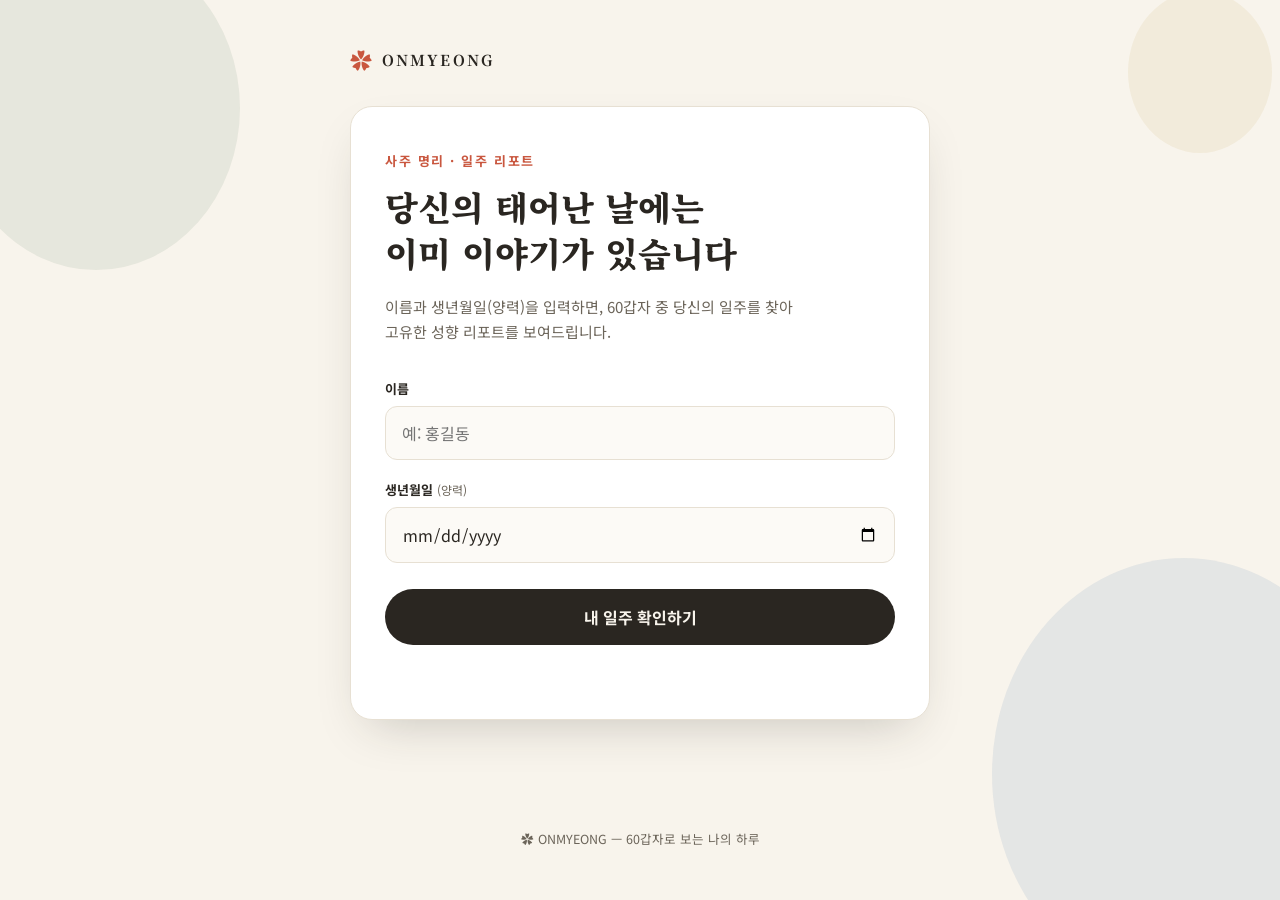
==== index.html @ 7b17604f "Add files via upload" ====
<!DOCTYPE html>
<html lang="ko">
<head>
<meta charset="UTF-8">
<meta name="viewport" content="width=device-width, initial-scale=1.0">
<title>온명 · 나의 일주 리포트</title>
<link rel="preconnect" href="https://fonts.googleapis.com">
<link rel="preconnect" href="https://fonts.gstatic.com" crossorigin>
<link href="https://fonts.googleapis.com/css2?family=Noto+Serif+KR:wght@500;700;900&family=Noto+Sans+KR:wght@400;500;700&display=swap" rel="stylesheet">
<link rel="stylesheet" href="style.css">
</head>
<body>

<div class="bg-deco" aria-hidden="true">
  <svg viewBox="0 0 1600 1000" preserveAspectRatio="none">
    <circle class="deco-c c1" cx="120" cy="120" r="180"/>
    <circle class="deco-c c2" cx="1480" cy="860" r="240"/>
    <circle class="deco-c c3" cx="1500" cy="80" r="90"/>
  </svg>
</div>

<div class="page">

  <header class="brand">
    <span class="brand-mark">&#10047;</span>
    <span class="brand-name">ONMYEONG</span>
  </header>

  <main>

    <!-- 입력 화면 -->
    <section id="intro-section" class="card">
      <p class="eyebrow">사주 명리 · 일주 리포트</p>
      <h1>당신의 태어난 날에는<br>이미 이야기가 있습니다</h1>
      <p class="subtitle">이름과 생년월일(양력)을 입력하면, 60갑자 중 당신의 일주를 찾아<br class="br-desktop">고유한 성향 리포트를 보여드립니다.</p>

      <form id="ilju-form" autocomplete="off">
        <div class="field">
          <label for="name-input">이름</label>
          <input type="text" id="name-input" placeholder="예: 홍길동" required maxlength="20">
        </div>
        <div class="field">
          <label for="birth-input">생년월일 <span class="hint">(양력)</span></label>
          <input type="date" id="birth-input" required min="1920-01-01" max="2035-12-31">
        </div>
        <button type="submit" class="primary-btn">
          <span>내 일주 확인하기</span>
        </button>
        <p class="error-msg" id="error-msg"></p>
      </form>
    </section>

    <!-- 결과 화면 -->
    <section id="result-section" class="card result-card hidden">
      <button type="button" id="reset-btn" class="ghost-btn">&larr; 다시 입력하기</button>

      <div class="result-head">
        <p class="eyebrow" id="result-eyebrow"></p>
        <h2 id="result-title"></h2>
      </div>

      <div class="report-frame">
        <img id="result-image" alt="일주 리포트 이미지">
      </div>

      <p class="result-note">이미지를 길게 누르거나 우클릭하여 저장할 수 있어요.</p>
    </section>

  </main>

  <footer>
    <p>&#10047; ONMYEONG — 60갑자로 보는 나의 하루</p>
  </footer>

</div>

<script src="script.js"></script>
</body>
</html>
---- style.css ----
:root{
  --cream: #F8F4EC;
  --paper: #FFFFFF;
  --ink: #2A2621;
  --ink-soft: #6B6459;
  --line: #E7E0D3;

  --c-wood: #4C7A57;   /* 갑을 - 목 */
  --c-fire: #C9573F;   /* 병정 - 화 */
  --c-earth: #C79A48;  /* 무기 - 토 */
  --c-metal: #7A7568;  /* 경신 - 금 */
  --c-water: #3E6FA6;  /* 임계 - 수 */

  --accent: var(--c-fire);
  --radius: 22px;
  --shadow: 0 20px 50px -20px rgba(42, 38, 33, 0.25);
}

*{ box-sizing: border-box; }

html,body{
  margin:0;
  padding:0;
  background: var(--cream);
  color: var(--ink);
  font-family: 'Noto Sans KR', sans-serif;
  -webkit-font-smoothing: antialiased;
}

.bg-deco{
  position: fixed;
  inset: 0;
  z-index: 0;
  overflow: hidden;
  pointer-events: none;
}
.bg-deco svg{ width:100%; height:100%; }
.deco-c{ opacity: 0.10; }
.c1{ fill: var(--c-wood); }
.c2{ fill: var(--c-water); }
.c3{ fill: var(--c-earth); }

.page{
  position: relative;
  z-index: 1;
  max-width: 620px;
  margin: 0 auto;
  padding: 48px 20px 40px;
  min-height: 100vh;
  display: flex;
  flex-direction: column;
}

.brand{
  display:flex;
  align-items:center;
  gap:10px;
  margin-bottom: 36px;
}
.brand-mark{
  color: var(--accent);
  font-size: 22px;
  line-height:1;
}
.brand-name{
  font-family: 'Noto Serif KR', serif;
  font-weight: 700;
  letter-spacing: 0.14em;
  font-size: 15px;
  color: var(--ink);
}

main{ flex:1; }

.card{
  background: var(--paper);
  border-radius: var(--radius);
  box-shadow: var(--shadow);
  padding: 44px 34px;
  border: 1px solid var(--line);
}

.eyebrow{
  font-size: 13px;
  font-weight: 700;
  letter-spacing: 0.12em;
  color: var(--accent);
  margin: 0 0 14px;
  text-transform: none;
}

h1{
  font-family: 'Noto Serif KR', serif;
  font-weight: 900;
  font-size: clamp(26px, 5vw, 34px);
  line-height: 1.35;
  margin: 0 0 18px;
  color: var(--ink);
}

.subtitle{
  color: var(--ink-soft);
  font-size: 15px;
  line-height: 1.7;
  margin: 0 0 34px;
}

form{ display:flex; flex-direction: column; gap: 20px; }

.field{ display:flex; flex-direction: column; gap: 8px; }

.field label{
  font-size: 13px;
  font-weight: 700;
  color: var(--ink);
}
.field .hint{
  font-weight: 400;
  color: var(--ink-soft);
  font-size: 12px;
}

input[type="text"], input[type="date"]{
  font-family: inherit;
  font-size: 16px;
  padding: 14px 16px;
  border-radius: 12px;
  border: 1.5px solid var(--line);
  background: #FCFAF6;
  color: var(--ink);
  outline: none;
  transition: border-color .15s ease, box-shadow .15s ease;
  width: 100%;
}
input[type="text"]:focus, input[type="date"]:focus{
  border-color: var(--accent);
  box-shadow: 0 0 0 4px rgba(201,87,63,0.12);
}

.primary-btn{
  margin-top: 6px;
  border: none;
  cursor: pointer;
  background: var(--ink);
  color: var(--cream);
  font-family: inherit;
  font-size: 16px;
  font-weight: 700;
  padding: 16px 20px;
  border-radius: 999px;
  transition: transform .15s ease, background .15s ease;
}
.primary-btn:hover{ background: var(--accent); }
.primary-btn:active{ transform: scale(0.98); }

.error-msg{
  color: var(--c-fire);
  font-size: 13px;
  margin: -6px 0 0;
  min-height: 16px;
}

.ghost-btn{
  border: none;
  background: none;
  cursor: pointer;
  color: var(--ink-soft);
  font-family: inherit;
  font-size: 14px;
  padding: 0;
  margin-bottom: 26px;
  transition: color .15s ease;
}
.ghost-btn:hover{ color: var(--ink); }

.result-head{ margin-bottom: 24px; }

#result-title{
  font-family: 'Noto Serif KR', serif;
  font-weight: 900;
  font-size: 26px;
  margin: 0;
  color: var(--ink);
}

.report-frame{
  border-radius: 16px;
  overflow: hidden;
  border: 1px solid var(--line);
  box-shadow: 0 10px 30px -14px rgba(42,38,33,0.3);
}
.report-frame img{
  display:block;
  width: 100%;
  height: auto;
}

.result-note{
  text-align:center;
  color: var(--ink-soft);
  font-size: 12.5px;
  margin: 16px 0 0;
}

footer{
  text-align:center;
  color: var(--ink-soft);
  font-size: 12.5px;
  margin-top: 44px;
}

.hidden{ display:none !important; }

@media (max-width: 480px){
  .card{ padding: 32px 22px; }
  .br-desktop{ display:none; }
}
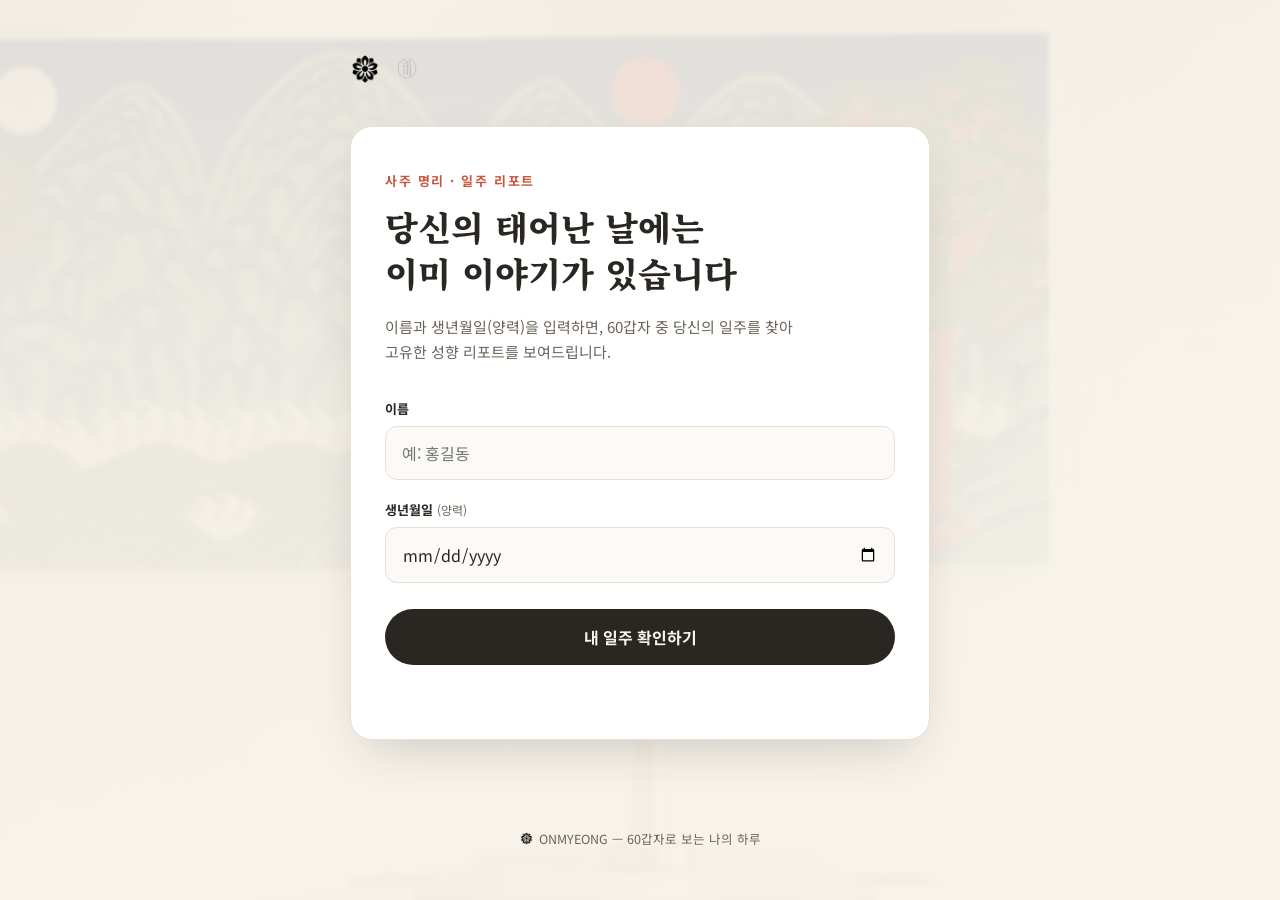
==== commit 51fba039: "Add files via upload" ====
--- a/index.html
+++ b/index.html
@@ -11,19 +11,14 @@
 </head>
 <body>
 
-<div class="bg-deco" aria-hidden="true">
-  <svg viewBox="0 0 1600 1000" preserveAspectRatio="none">
-    <circle class="deco-c c1" cx="120" cy="120" r="180"/>
-    <circle class="deco-c c2" cx="1480" cy="860" r="240"/>
-    <circle class="deco-c c3" cx="1500" cy="80" r="90"/>
-  </svg>
-</div>
+<div class="bg-photo" aria-hidden="true"></div>
+<div class="bg-overlay" aria-hidden="true"></div>
 
 <div class="page">
 
   <header class="brand">
-    <span class="brand-mark">&#10047;</span>
-    <span class="brand-name">ONMYEONG</span>
+    <img src="icon.png" alt="" class="brand-mark">
+    <img src="wordmark.png" alt="ONMYEONG 온명" class="brand-wordmark">
   </header>
 
   <main>
@@ -69,7 +64,7 @@
   </main>
 
   <footer>
-    <p>&#10047; ONMYEONG — 60갑자로 보는 나의 하루</p>
+    <p><img src="icon.png" alt="" class="footer-mark"> ONMYEONG — 60갑자로 보는 나의 하루</p>
   </footer>
 
 </div>
--- a/style.css
+++ b/style.css
@@ -27,18 +27,27 @@
   -webkit-font-smoothing: antialiased;
 }
 
-.bg-deco{
+.bg-photo{
   position: fixed;
   inset: 0;
   z-index: 0;
-  overflow: hidden;
-  pointer-events: none;
-}
-.bg-deco svg{ width:100%; height:100%; }
-.deco-c{ opacity: 0.10; }
-.c1{ fill: var(--c-wood); }
-.c2{ fill: var(--c-water); }
-.c3{ fill: var(--c-earth); }
+  background-image: url('bg.jpg');
+  background-size: cover;
+  background-position: center 30%;
+  filter: blur(1.5px) saturate(0.95) brightness(0.98);
+  transform: scale(1.03);
+}
+.bg-overlay{
+  position: fixed;
+  inset: 0;
+  z-index: 0;
+  background: linear-gradient(
+    180deg,
+    rgba(248,244,236,0.90) 0%,
+    rgba(248,244,236,0.94) 40%,
+    rgba(248,244,236,0.97) 100%
+  );
+}
 
 .page{
   position: relative;
@@ -52,22 +61,22 @@
 }
 
 .brand{
+  position: relative;
+  z-index: 1;
   display:flex;
   align-items:center;
   gap:10px;
   margin-bottom: 36px;
 }
 .brand-mark{
-  color: var(--accent);
-  font-size: 22px;
-  line-height:1;
-}
-.brand-name{
-  font-family: 'Noto Serif KR', serif;
-  font-weight: 700;
-  letter-spacing: 0.14em;
-  font-size: 15px;
-  color: var(--ink);
+  height: 30px;
+  width: auto;
+  display: block;
+}
+.brand-wordmark{
+  height: 42px;
+  width: auto;
+  display: block;
 }
 
 main{ flex:1; }
@@ -203,10 +212,18 @@
 }
 
 footer{
+  position: relative;
+  z-index: 1;
   text-align:center;
   color: var(--ink-soft);
   font-size: 12.5px;
   margin-top: 44px;
+}
+.footer-mark{
+  height: 13px;
+  width: auto;
+  vertical-align: -1px;
+  margin-right: 2px;
 }
 
 .hidden{ display:none !important; }
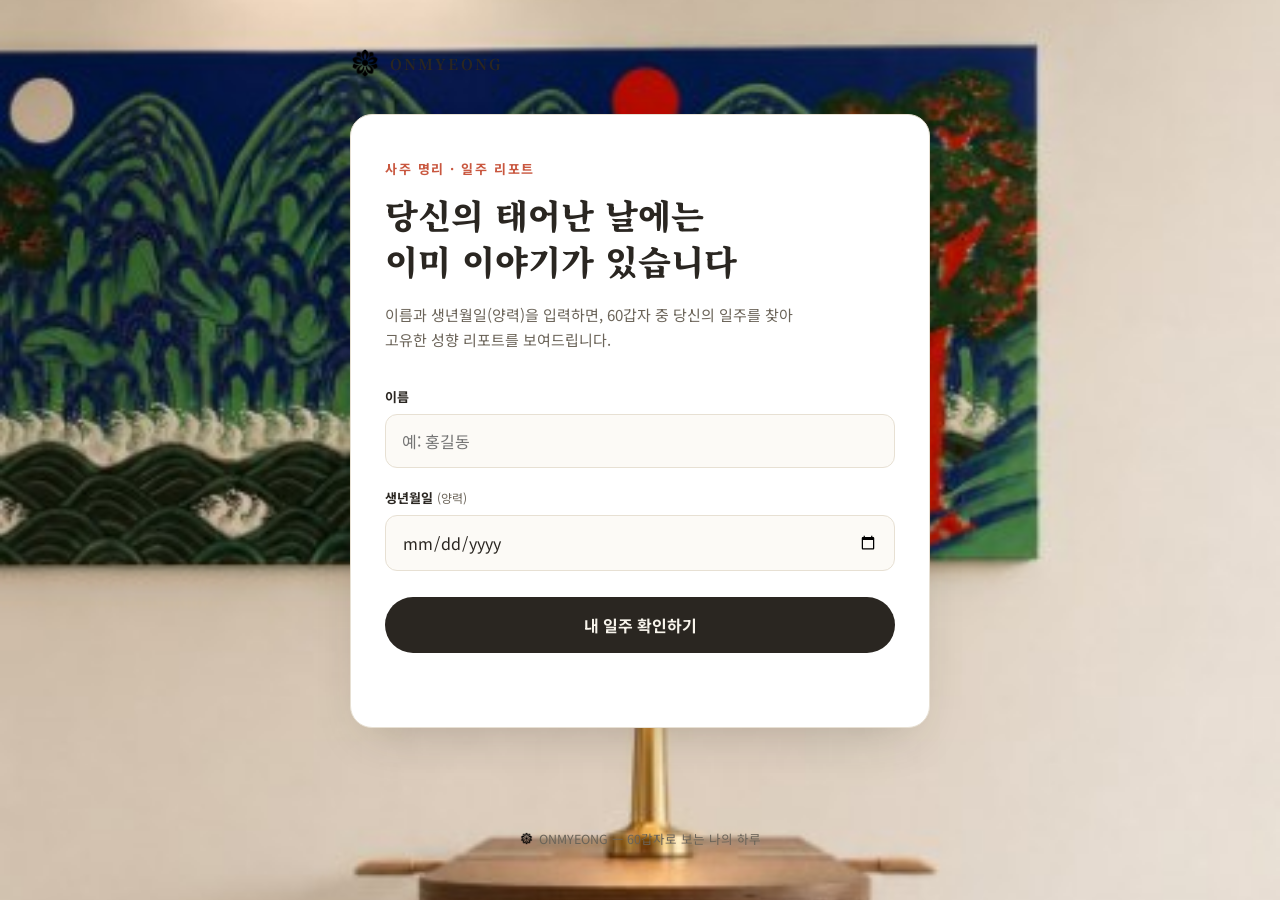
==== commit 43efa3fc: "Add files via upload" ====
--- a/index.html
+++ b/index.html
@@ -12,13 +12,12 @@
 <body>
 
 <div class="bg-photo" aria-hidden="true"></div>
-<div class="bg-overlay" aria-hidden="true"></div>
 
 <div class="page">
 
   <header class="brand">
     <img src="icon.png" alt="" class="brand-mark">
-    <img src="wordmark.png" alt="ONMYEONG 온명" class="brand-wordmark">
+    <span class="brand-name">ONMYEONG</span>
   </header>
 
   <main>
--- a/style.css
+++ b/style.css
@@ -34,19 +34,6 @@
   background-image: url('bg.jpg');
   background-size: cover;
   background-position: center 30%;
-  filter: blur(1.5px) saturate(0.95) brightness(0.98);
-  transform: scale(1.03);
-}
-.bg-overlay{
-  position: fixed;
-  inset: 0;
-  z-index: 0;
-  background: linear-gradient(
-    180deg,
-    rgba(248,244,236,0.90) 0%,
-    rgba(248,244,236,0.94) 40%,
-    rgba(248,244,236,0.97) 100%
-  );
 }
 
 .page{
@@ -73,10 +60,12 @@
   width: auto;
   display: block;
 }
-.brand-wordmark{
-  height: 42px;
-  width: auto;
-  display: block;
+.brand-name{
+  font-family: 'Noto Serif KR', serif;
+  font-weight: 700;
+  letter-spacing: 0.14em;
+  font-size: 15px;
+  color: var(--ink);
 }
 
 main{ flex:1; }
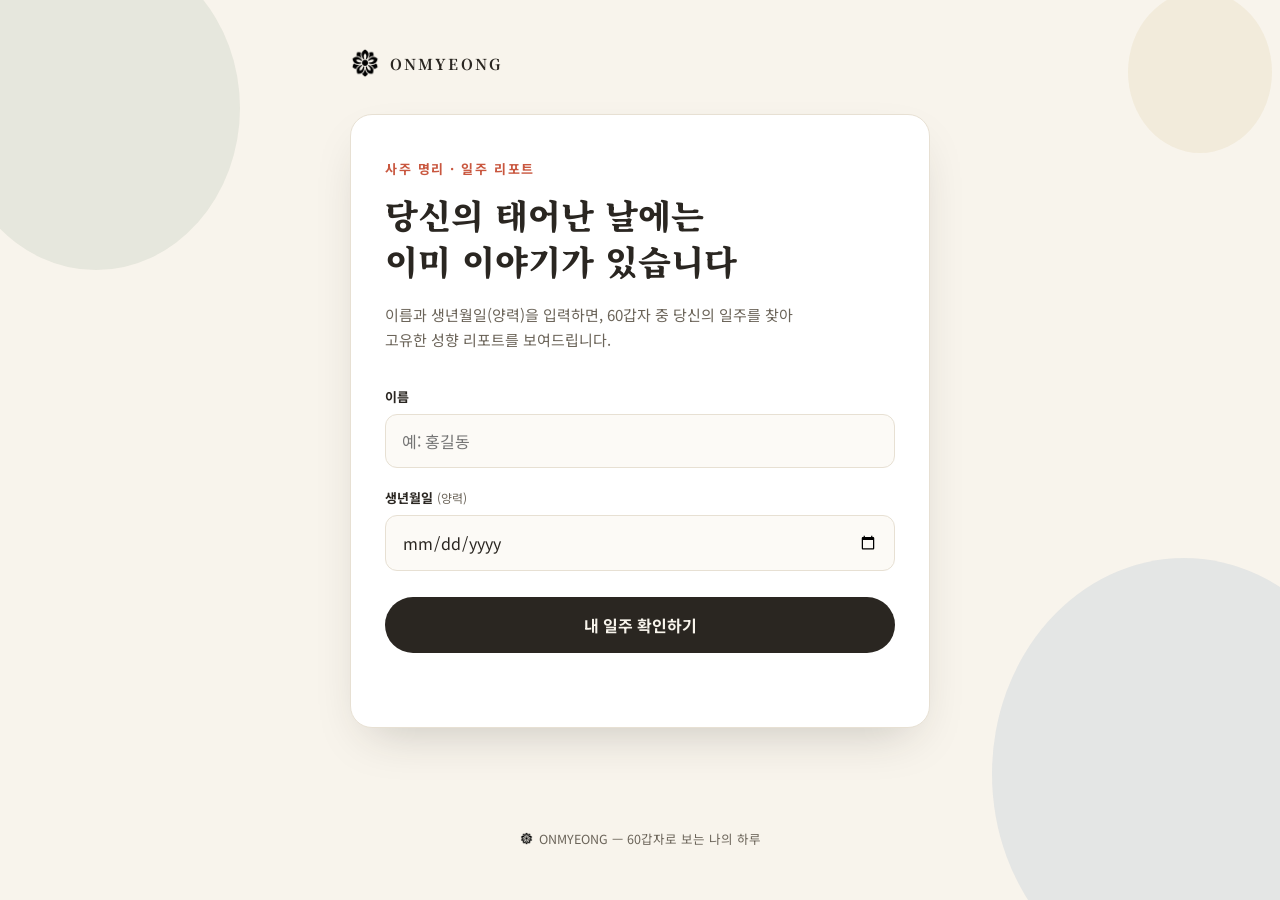
==== commit 0392285a: "Add files via upload" ====
--- a/index.html
+++ b/index.html
@@ -11,7 +11,13 @@
 </head>
 <body>
 
-<div class="bg-photo" aria-hidden="true"></div>
+<div class="bg-deco" aria-hidden="true">
+  <svg viewBox="0 0 1600 1000" preserveAspectRatio="none">
+    <circle class="deco-c c1" cx="120" cy="120" r="180"/>
+    <circle class="deco-c c2" cx="1480" cy="860" r="240"/>
+    <circle class="deco-c c3" cx="1500" cy="80" r="90"/>
+  </svg>
+</div>
 
 <div class="page">
 
@@ -58,6 +64,16 @@
       </div>
 
       <p class="result-note">이미지를 길게 누르거나 우클릭하여 저장할 수 있어요.</p>
+
+      <a class="reserve-btn"
+         href="https://map.naver.com/p/search/%EC%98%A8%EB%AA%85/place/2033971599?c=17.81,0,0,0,dh&amp;placePath=%2Fhome%3Fbk_query%3D%EC%98%A8%EB%AA%85%26entry%3Dbmp%26from%3Dmap%26fromPanelNum%3D2%26timestamp%3D202607092041%26locale%3Dko%26svcName%3Dmap_pcv5%26searchText%3D%EC%98%A8%EB%AA%85"
+         target="_blank" rel="noopener noreferrer">
+        <svg viewBox="0 0 24 24" width="18" height="18" fill="none" stroke="currentColor" stroke-width="1.8" stroke-linecap="round" stroke-linejoin="round">
+          <path d="M12 21s-7-6.1-7-11.2A7 7 0 0 1 19 9.8C19 14.9 12 21 12 21z"/>
+          <circle cx="12" cy="9.5" r="2.4"/>
+        </svg>
+        <span>온명(홍대) 예약하러 가기</span>
+      </a>
     </section>
 
   </main>
--- a/style.css
+++ b/style.css
@@ -27,14 +27,18 @@
   -webkit-font-smoothing: antialiased;
 }
 
-.bg-photo{
+.bg-deco{
   position: fixed;
   inset: 0;
   z-index: 0;
-  background-image: url('bg.jpg');
-  background-size: cover;
-  background-position: center 30%;
-}
+  overflow: hidden;
+  pointer-events: none;
+}
+.bg-deco svg{ width:100%; height:100%; }
+.deco-c{ opacity: 0.10; }
+.c1{ fill: var(--c-wood); }
+.c2{ fill: var(--c-water); }
+.c3{ fill: var(--c-earth); }
 
 .page{
   position: relative;
@@ -200,6 +204,25 @@
   margin: 16px 0 0;
 }
 
+.reserve-btn{
+  display: flex;
+  align-items: center;
+  justify-content: center;
+  gap: 8px;
+  margin: 22px 0 0;
+  padding: 15px 20px;
+  border-radius: 999px;
+  background: var(--ink);
+  color: var(--cream);
+  text-decoration: none;
+  font-size: 15px;
+  font-weight: 700;
+  transition: background .15s ease, transform .15s ease;
+}
+.reserve-btn:hover{ background: var(--accent); }
+.reserve-btn:active{ transform: scale(0.98); }
+.reserve-btn svg{ flex-shrink: 0; }
+
 footer{
   position: relative;
   z-index: 1;
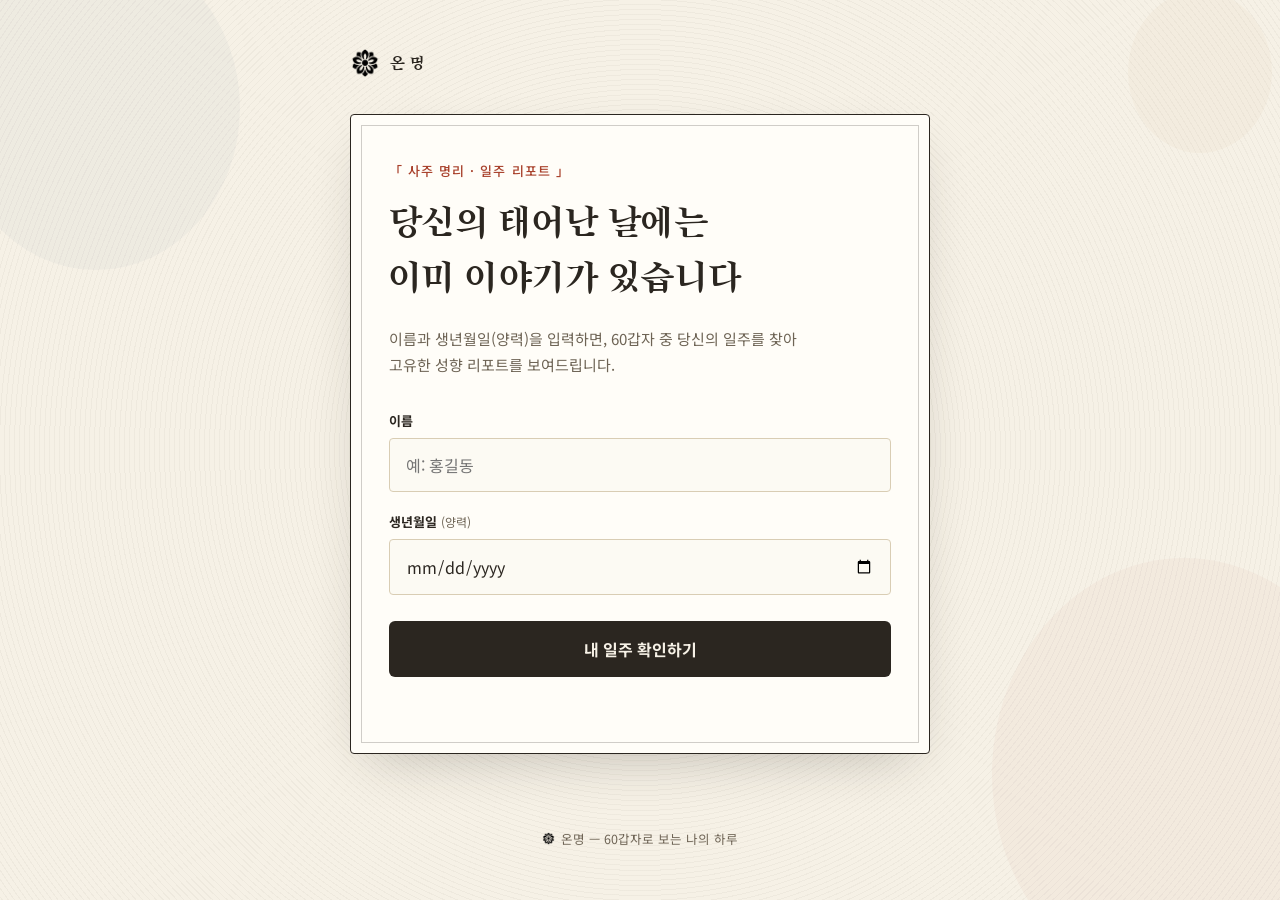
==== commit c36a4ca8: "Add files via upload" ====
--- a/index.html
+++ b/index.html
@@ -6,7 +6,7 @@
 <title>온명 · 나의 일주 리포트</title>
 <link rel="preconnect" href="https://fonts.googleapis.com">
 <link rel="preconnect" href="https://fonts.gstatic.com" crossorigin>
-<link href="https://fonts.googleapis.com/css2?family=Noto+Serif+KR:wght@500;700;900&family=Noto+Sans+KR:wght@400;500;700&display=swap" rel="stylesheet">
+<link href="https://fonts.googleapis.com/css2?family=Song+Myung&family=Noto+Serif+KR:wght@500;700;900&family=Noto+Sans+KR:wght@400;500;700&display=swap" rel="stylesheet">
 <link rel="stylesheet" href="style.css">
 </head>
 <body>
@@ -23,14 +23,14 @@
 
   <header class="brand">
     <img src="icon.png" alt="" class="brand-mark">
-    <span class="brand-name">ONMYEONG</span>
+    <span class="brand-name">온명</span>
   </header>
 
   <main>
 
     <!-- 입력 화면 -->
     <section id="intro-section" class="card">
-      <p class="eyebrow">사주 명리 · 일주 리포트</p>
+      <p class="eyebrow">「 사주 명리 · 일주 리포트 」</p>
       <h1>당신의 태어난 날에는<br>이미 이야기가 있습니다</h1>
       <p class="subtitle">이름과 생년월일(양력)을 입력하면, 60갑자 중 당신의 일주를 찾아<br class="br-desktop">고유한 성향 리포트를 보여드립니다.</p>
 
@@ -74,12 +74,21 @@
         </svg>
         <span>온명(홍대) 예약하러 가기</span>
       </a>
+
+      <a class="social-btn" href="https://www.instagram.com/onmyeong_studio/" target="_blank" rel="noopener noreferrer" aria-label="온명 스튜디오 인스타그램">
+        <svg viewBox="0 0 24 24" width="20" height="20" fill="none" stroke="currentColor" stroke-width="1.7" stroke-linecap="round" stroke-linejoin="round">
+          <rect x="3" y="3" width="18" height="18" rx="5"/>
+          <circle cx="12" cy="12" r="4"/>
+          <circle cx="17.2" cy="6.8" r="1"/>
+        </svg>
+        <span>@onmyeong_studio</span>
+      </a>
     </section>
 
   </main>
 
   <footer>
-    <p><img src="icon.png" alt="" class="footer-mark"> ONMYEONG — 60갑자로 보는 나의 하루</p>
+    <p><img src="icon.png" alt="" class="footer-mark"> 온명 — 60갑자로 보는 나의 하루</p>
   </footer>
 
 </div>
--- a/style.css
+++ b/style.css
@@ -1,19 +1,19 @@
 :root{
-  --cream: #F8F4EC;
-  --paper: #FFFFFF;
-  --ink: #2A2621;
-  --ink-soft: #6B6459;
-  --line: #E7E0D3;
+  --cream: #F6F1E6;
+  --paper: #FFFDF8;
+  --ink: #2B2620;
+  --ink-soft: #6E6455;
+  --line: #D9CDB4;
 
   --c-wood: #4C7A57;   /* 갑을 - 목 */
-  --c-fire: #C9573F;   /* 병정 - 화 */
-  --c-earth: #C79A48;  /* 무기 - 토 */
+  --c-fire: #A8402B;   /* 병정 - 화 (단청 주홍) */
+  --c-earth: #B8863C;  /* 무기 - 토 */
   --c-metal: #7A7568;  /* 경신 - 금 */
-  --c-water: #3E6FA6;  /* 임계 - 수 */
+  --c-water: #2F5C7A;  /* 임계 - 수 (단청 청) */
 
   --accent: var(--c-fire);
-  --radius: 22px;
-  --shadow: 0 20px 50px -20px rgba(42, 38, 33, 0.25);
+  --radius: 4px;
+  --shadow: 0 20px 50px -20px rgba(42, 38, 33, 0.28);
 }
 
 *{ box-sizing: border-box; }
@@ -33,11 +33,13 @@
   z-index: 0;
   overflow: hidden;
   pointer-events: none;
-}
-.bg-deco svg{ width:100%; height:100%; }
-.deco-c{ opacity: 0.10; }
-.c1{ fill: var(--c-wood); }
-.c2{ fill: var(--c-water); }
+  background-image:
+    repeating-radial-gradient(circle at center, rgba(43,38,32,0.035) 0, rgba(43,38,32,0.035) 1px, transparent 1px, transparent 5px);
+}
+.bg-deco svg{ width:100%; height:100%; opacity: 0.5; }
+.deco-c{ opacity: 0.07; }
+.c1{ fill: var(--c-water); }
+.c2{ fill: var(--c-fire); }
 .c3{ fill: var(--c-earth); }
 
 .page{
@@ -65,38 +67,47 @@
   display: block;
 }
 .brand-name{
-  font-family: 'Noto Serif KR', serif;
-  font-weight: 700;
-  letter-spacing: 0.14em;
-  font-size: 15px;
+  font-family: 'Song Myung', 'Noto Serif KR', serif;
+  font-weight: 400;
+  letter-spacing: 0.28em;
+  font-size: 17px;
   color: var(--ink);
 }
 
 main{ flex:1; }
 
 .card{
+  position: relative;
   background: var(--paper);
   border-radius: var(--radius);
   box-shadow: var(--shadow);
-  padding: 44px 34px;
-  border: 1px solid var(--line);
+  padding: 46px 38px;
+  border: 1px solid var(--ink);
+}
+.card::before{
+  content: '';
+  position: absolute;
+  inset: 10px;
+  border: 1px solid rgba(43,38,32,0.22);
+  pointer-events: none;
 }
 
 .eyebrow{
   font-size: 13px;
-  font-weight: 700;
-  letter-spacing: 0.12em;
+  font-weight: 500;
+  letter-spacing: 0.08em;
   color: var(--accent);
-  margin: 0 0 14px;
+  margin: 0 0 16px;
   text-transform: none;
 }
 
 h1{
-  font-family: 'Noto Serif KR', serif;
-  font-weight: 900;
-  font-size: clamp(26px, 5vw, 34px);
-  line-height: 1.35;
-  margin: 0 0 18px;
+  font-family: 'Song Myung', 'Noto Serif KR', serif;
+  font-weight: 400;
+  font-size: clamp(28px, 5.5vw, 38px);
+  line-height: 1.45;
+  letter-spacing: 0.01em;
+  margin: 0 0 20px;
   color: var(--ink);
 }
 
@@ -126,9 +137,9 @@
   font-family: inherit;
   font-size: 16px;
   padding: 14px 16px;
-  border-radius: 12px;
+  border-radius: 4px;
   border: 1.5px solid var(--line);
-  background: #FCFAF6;
+  background: #FCFAF3;
   color: var(--ink);
   outline: none;
   transition: border-color .15s ease, box-shadow .15s ease;
@@ -136,7 +147,7 @@
 }
 input[type="text"]:focus, input[type="date"]:focus{
   border-color: var(--accent);
-  box-shadow: 0 0 0 4px rgba(201,87,63,0.12);
+  box-shadow: 0 0 0 4px rgba(168,64,43,0.12);
 }
 
 .primary-btn{
@@ -149,7 +160,7 @@
   font-size: 16px;
   font-weight: 700;
   padding: 16px 20px;
-  border-radius: 999px;
+  border-radius: 6px;
   transition: transform .15s ease, background .15s ease;
 }
 .primary-btn:hover{ background: var(--accent); }
@@ -178,17 +189,17 @@
 .result-head{ margin-bottom: 24px; }
 
 #result-title{
-  font-family: 'Noto Serif KR', serif;
-  font-weight: 900;
-  font-size: 26px;
+  font-family: 'Song Myung', 'Noto Serif KR', serif;
+  font-weight: 400;
+  font-size: 30px;
   margin: 0;
   color: var(--ink);
 }
 
 .report-frame{
-  border-radius: 16px;
+  border-radius: 4px;
   overflow: hidden;
-  border: 1px solid var(--line);
+  border: 1px solid var(--ink);
   box-shadow: 0 10px 30px -14px rgba(42,38,33,0.3);
 }
 .report-frame img{
@@ -211,7 +222,7 @@
   gap: 8px;
   margin: 22px 0 0;
   padding: 15px 20px;
-  border-radius: 999px;
+  border-radius: 6px;
   background: var(--ink);
   color: var(--cream);
   text-decoration: none;
@@ -223,6 +234,25 @@
 .reserve-btn:active{ transform: scale(0.98); }
 .reserve-btn svg{ flex-shrink: 0; }
 
+.social-btn{
+  display: flex;
+  align-items: center;
+  justify-content: center;
+  gap: 8px;
+  margin: 12px 0 0;
+  padding: 13px 20px;
+  border-radius: 6px;
+  background: transparent;
+  border: 1.5px solid var(--line);
+  color: var(--ink-soft);
+  text-decoration: none;
+  font-size: 14px;
+  font-weight: 600;
+  transition: border-color .15s ease, color .15s ease;
+}
+.social-btn:hover{ border-color: var(--accent); color: var(--accent); }
+.social-btn svg{ flex-shrink: 0; }
+
 footer{
   position: relative;
   z-index: 1;
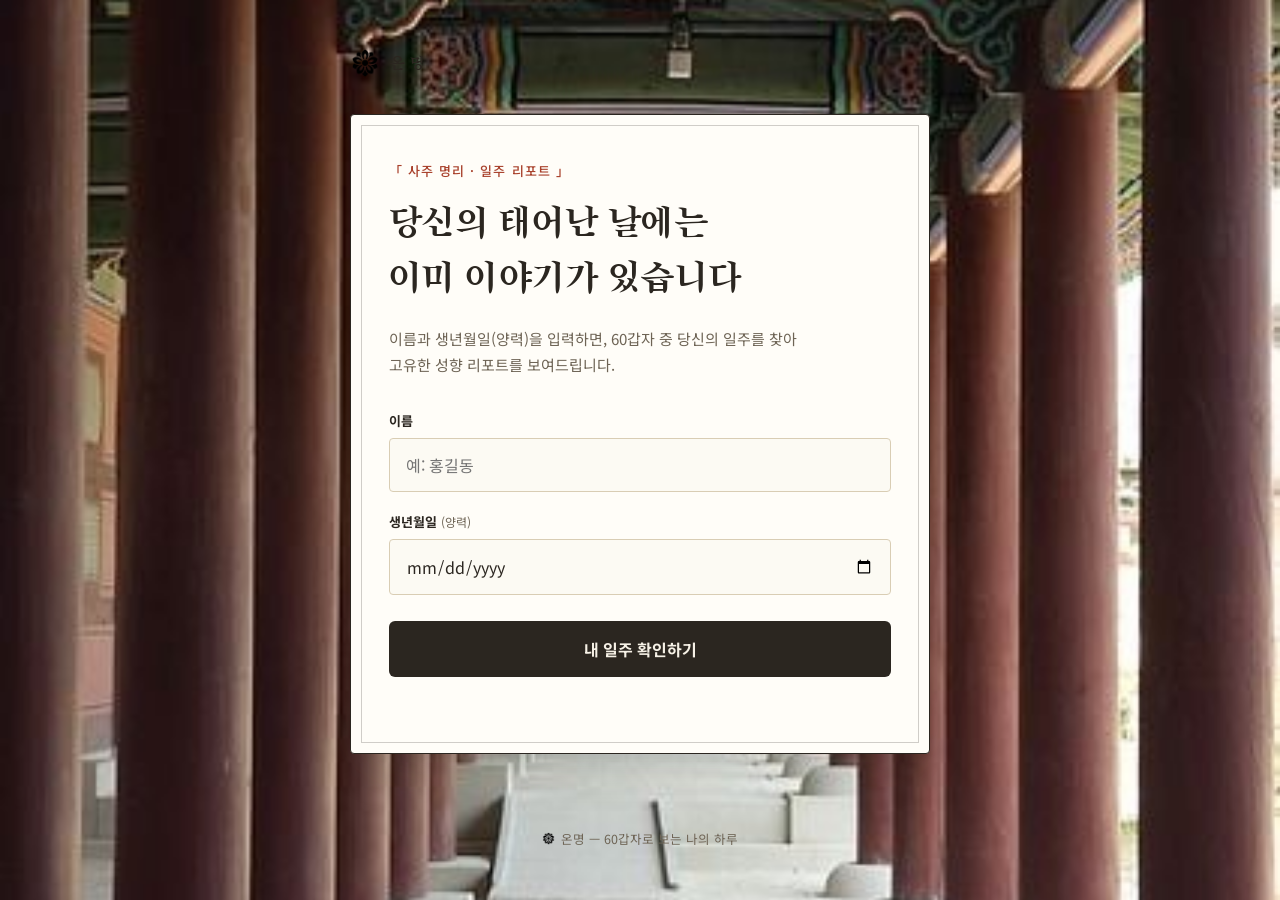
==== commit 7fd7394a: "Add files via upload" ====
--- a/index.html
+++ b/index.html
@@ -11,13 +11,7 @@
 </head>
 <body>
 
-<div class="bg-deco" aria-hidden="true">
-  <svg viewBox="0 0 1600 1000" preserveAspectRatio="none">
-    <circle class="deco-c c1" cx="120" cy="120" r="180"/>
-    <circle class="deco-c c2" cx="1480" cy="860" r="240"/>
-    <circle class="deco-c c3" cx="1500" cy="80" r="90"/>
-  </svg>
-</div>
+<div class="bg-photo" aria-hidden="true"></div>
 
 <div class="page">
 
--- a/style.css
+++ b/style.css
@@ -27,20 +27,15 @@
   -webkit-font-smoothing: antialiased;
 }
 
-.bg-deco{
+.bg-photo{
   position: fixed;
   inset: 0;
   z-index: 0;
-  overflow: hidden;
-  pointer-events: none;
-  background-image:
-    repeating-radial-gradient(circle at center, rgba(43,38,32,0.035) 0, rgba(43,38,32,0.035) 1px, transparent 1px, transparent 5px);
-}
-.bg-deco svg{ width:100%; height:100%; opacity: 0.5; }
-.deco-c{ opacity: 0.07; }
-.c1{ fill: var(--c-water); }
-.c2{ fill: var(--c-fire); }
-.c3{ fill: var(--c-earth); }
+  background-image: url('bg.jpg');
+  background-size: cover;
+  background-position: center;
+  background-repeat: no-repeat;
+}
 
 .page{
   position: relative;
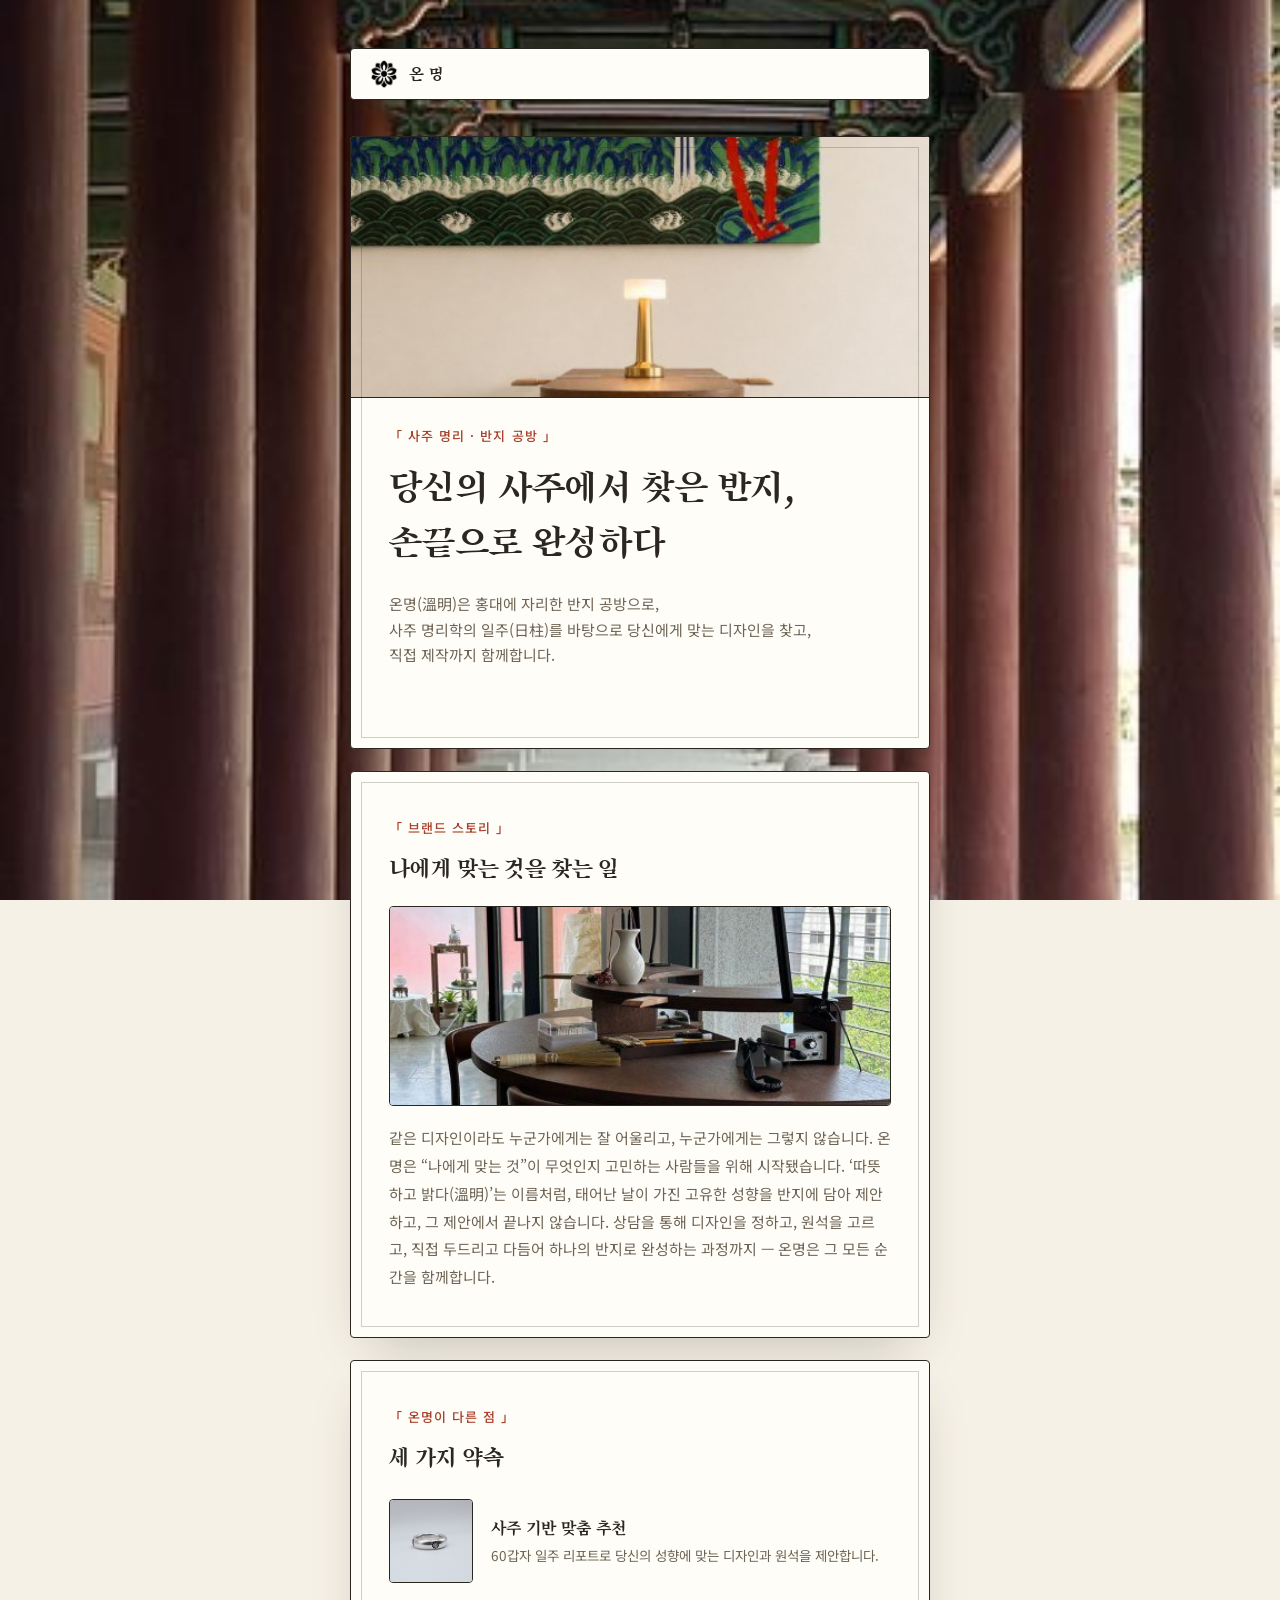
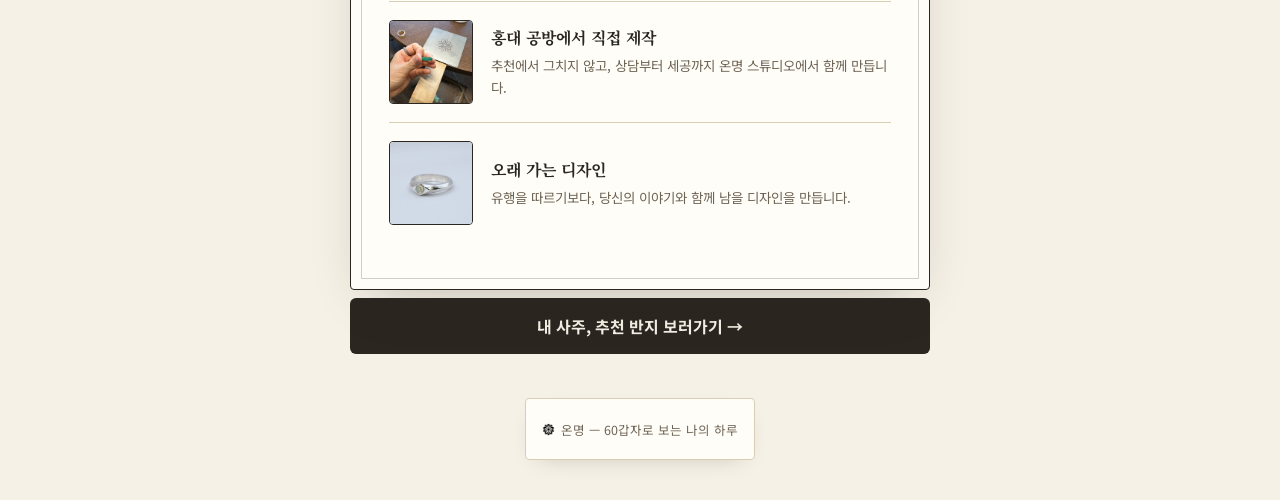
==== commit db5ccf77: "Add files via upload" ====
--- a/index.html
+++ b/index.html
@@ -3,7 +3,7 @@
 <head>
 <meta charset="UTF-8">
 <meta name="viewport" content="width=device-width, initial-scale=1.0">
-<title>온명 · 나의 일주 리포트</title>
+<title>온명 · 사주로 찾는 나의 반지</title>
 <link rel="preconnect" href="https://fonts.googleapis.com">
 <link rel="preconnect" href="https://fonts.gstatic.com" crossorigin>
 <link href="https://fonts.googleapis.com/css2?family=Song+Myung&family=Noto+Serif+KR:wght@500;700;900&family=Noto+Sans+KR:wght@400;500;700&display=swap" rel="stylesheet">
@@ -16,68 +16,73 @@
 <div class="page">
 
   <header class="brand">
-    <img src="icon.png" alt="" class="brand-mark">
-    <span class="brand-name">온명</span>
+    <a href="index.html" class="brand-link">
+      <img src="icon.png" alt="" class="brand-mark">
+      <span class="brand-name">온명</span>
+    </a>
   </header>
 
   <main>
 
-    <!-- 입력 화면 -->
-    <section id="intro-section" class="card">
-      <p class="eyebrow">「 사주 명리 · 일주 리포트 」</p>
-      <h1>당신의 태어난 날에는<br>이미 이야기가 있습니다</h1>
-      <p class="subtitle">이름과 생년월일(양력)을 입력하면, 60갑자 중 당신의 일주를 찾아<br class="br-desktop">고유한 성향 리포트를 보여드립니다.</p>
-
-      <form id="ilju-form" autocomplete="off">
-        <div class="field">
-          <label for="name-input">이름</label>
-          <input type="text" id="name-input" placeholder="예: 홍길동" required maxlength="20">
-        </div>
-        <div class="field">
-          <label for="birth-input">생년월일 <span class="hint">(양력)</span></label>
-          <input type="date" id="birth-input" required min="1920-01-01" max="2035-12-31">
-        </div>
-        <button type="submit" class="primary-btn">
-          <span>내 일주 확인하기</span>
-        </button>
-        <p class="error-msg" id="error-msg"></p>
-      </form>
+    <!-- 히어로 -->
+    <section class="card hero-card">
+      <div class="hero-photo">
+        <img src="assets/interior-painting.jpg" alt="온명 스튜디오 내부">
+      </div>
+      <p class="eyebrow">「 사주 명리 · 반지 공방 」</p>
+      <h1>당신의 사주에서 찾은 반지,<br>손끝으로 완성하다</h1>
+      <p class="subtitle">온명(溫明)은 홍대에 자리한 반지 공방으로,<br class="br-desktop">사주 명리학의 일주(日柱)를 바탕으로 당신에게 맞는 디자인을 찾고,<br class="br-desktop">직접 제작까지 함께합니다.</p>
     </section>
 
-    <!-- 결과 화면 -->
-    <section id="result-section" class="card result-card hidden">
-      <button type="button" id="reset-btn" class="ghost-btn">&larr; 다시 입력하기</button>
+    <!-- 브랜드 스토리 -->
+    <section class="card story-card">
+      <p class="eyebrow">「 브랜드 스토리 」</p>
+      <h2>나에게 맞는 것을 찾는 일</h2>
+      <div class="story-flex">
+        <img src="assets/desk-workspace.jpg" alt="온명 작업 공간" class="story-photo">
+        <p class="story-text">
+          같은 디자인이라도 누군가에게는 잘 어울리고, 누군가에게는 그렇지 않습니다.
+          온명은 &ldquo;나에게 맞는 것&rdquo;이 무엇인지 고민하는 사람들을 위해 시작됐습니다.
+          &lsquo;따뜻하고 밝다(溫明)&rsquo;는 이름처럼, 태어난 날이 가진 고유한 성향을 반지에 담아 제안하고,
+          그 제안에서 끝나지 않습니다. 상담을 통해 디자인을 정하고, 원석을 고르고,
+          직접 두드리고 다듬어 하나의 반지로 완성하는 과정까지 &mdash; 온명은 그 모든 순간을 함께합니다.
+        </p>
+      </div>
+    </section>
 
-      <div class="result-head">
-        <p class="eyebrow" id="result-eyebrow"></p>
-        <h2 id="result-title"></h2>
+    <!-- 핵심 가치 -->
+    <section class="card values-card">
+      <p class="eyebrow">「 온명이 다른 점 」</p>
+      <h2>세 가지 약속</h2>
+
+      <div class="value-item">
+        <img src="assets/ring-flower.jpg" alt="사주 기반 맞춤 반지" class="value-thumb">
+        <div class="value-text">
+          <h3>사주 기반 맞춤 추천</h3>
+          <p>60갑자 일주 리포트로 당신의 성향에 맞는 디자인과 원석을 제안합니다.</p>
+        </div>
       </div>
 
-      <div class="report-frame">
-        <img id="result-image" alt="일주 리포트 이미지">
+      <div class="value-item">
+        <img src="assets/crafting-hand.jpg" alt="홍대 공방 직접 제작" class="value-thumb">
+        <div class="value-text">
+          <h3>홍대 공방에서 직접 제작</h3>
+          <p>추천에서 그치지 않고, 상담부터 세공까지 온명 스튜디오에서 함께 만듭니다.</p>
+        </div>
       </div>
 
-      <p class="result-note">이미지를 길게 누르거나 우클릭하여 저장할 수 있어요.</p>
+      <div class="value-item">
+        <img src="assets/ring-opal.jpg" alt="오래 가는 디자인" class="value-thumb">
+        <div class="value-text">
+          <h3>오래 가는 디자인</h3>
+          <p>유행을 따르기보다, 당신의 이야기와 함께 남을 디자인을 만듭니다.</p>
+        </div>
+      </div>
+    </section>
 
-      <a class="reserve-btn"
-         href="https://map.naver.com/p/search/%EC%98%A8%EB%AA%85/place/2033971599?c=17.81,0,0,0,dh&amp;placePath=%2Fhome%3Fbk_query%3D%EC%98%A8%EB%AA%85%26entry%3Dbmp%26from%3Dmap%26fromPanelNum%3D2%26timestamp%3D202607092041%26locale%3Dko%26svcName%3Dmap_pcv5%26searchText%3D%EC%98%A8%EB%AA%85"
-         target="_blank" rel="noopener noreferrer">
-        <svg viewBox="0 0 24 24" width="18" height="18" fill="none" stroke="currentColor" stroke-width="1.8" stroke-linecap="round" stroke-linejoin="round">
-          <path d="M12 21s-7-6.1-7-11.2A7 7 0 0 1 19 9.8C19 14.9 12 21 12 21z"/>
-          <circle cx="12" cy="9.5" r="2.4"/>
-        </svg>
-        <span>온명(홍대) 예약하러 가기</span>
-      </a>
-
-      <a class="social-btn" href="https://www.instagram.com/onmyeong_studio/" target="_blank" rel="noopener noreferrer" aria-label="온명 스튜디오 인스타그램">
-        <svg viewBox="0 0 24 24" width="20" height="20" fill="none" stroke="currentColor" stroke-width="1.7" stroke-linecap="round" stroke-linejoin="round">
-          <rect x="3" y="3" width="18" height="18" rx="5"/>
-          <circle cx="12" cy="12" r="4"/>
-          <circle cx="17.2" cy="6.8" r="1"/>
-        </svg>
-        <span>@onmyeong_studio</span>
-      </a>
-    </section>
+    <a href="report.html" class="primary-btn cta-link">
+      <span>내 사주, 추천 반지 보러가기 &rarr;</span>
+    </a>
 
   </main>
 
@@ -87,6 +92,5 @@
 
 </div>
 
-<script src="script.js"></script>
 </body>
 </html>
--- a/style.css
+++ b/style.css
@@ -51,10 +51,20 @@
 .brand{
   position: relative;
   z-index: 1;
-  display:flex;
-  align-items:center;
-  gap:10px;
+  display: inline-flex;
   margin-bottom: 36px;
+  background: var(--paper);
+  border: 1px solid var(--ink);
+  border-radius: var(--radius);
+  padding: 10px 18px;
+  box-shadow: 0 8px 24px -12px rgba(42,38,33,0.35);
+}
+.brand-link{
+  display: inline-flex;
+  align-items: center;
+  gap: 10px;
+  text-decoration: none;
+  color: inherit;
 }
 .brand-mark{
   height: 30px;
@@ -251,10 +261,18 @@
 footer{
   position: relative;
   z-index: 1;
+  display: inline-flex;
+  align-self: center;
+  align-items: center;
   text-align:center;
   color: var(--ink-soft);
   font-size: 12.5px;
   margin-top: 44px;
+  background: var(--paper);
+  border: 1px solid var(--line);
+  border-radius: var(--radius);
+  padding: 8px 16px;
+  box-shadow: 0 8px 24px -14px rgba(42,38,33,0.3);
 }
 .footer-mark{
   height: 13px;
@@ -269,3 +287,95 @@
   .card{ padding: 32px 22px; }
   .br-desktop{ display:none; }
 }
+
+/* ===== 1페이지: 브랜드 소개 ===== */
+
+.hero-card{ text-align: left; }
+
+.hero-photo{
+  margin: -46px -38px 28px;
+  border-bottom: 1px solid var(--ink);
+  overflow: hidden;
+}
+.hero-photo img{
+  display: block;
+  width: 100%;
+  height: 260px;
+  object-fit: cover;
+}
+
+.story-card, .values-card{ margin-top: 22px; }
+
+h2{
+  font-family: 'Song Myung', 'Noto Serif KR', serif;
+  font-weight: 400;
+  font-size: 24px;
+  line-height: 1.4;
+  margin: 0 0 20px;
+  color: var(--ink);
+}
+
+.story-flex{
+  display: flex;
+  flex-direction: column;
+  gap: 18px;
+}
+.story-photo{
+  width: 100%;
+  height: 200px;
+  object-fit: cover;
+  border-radius: 4px;
+  border: 1px solid var(--ink);
+}
+.story-text{
+  color: var(--ink-soft);
+  font-size: 15px;
+  line-height: 1.85;
+  margin: 0;
+}
+
+.value-item{
+  display: flex;
+  align-items: center;
+  gap: 18px;
+  padding: 18px 0;
+  border-top: 1px solid var(--line);
+}
+.value-item:first-of-type{ border-top: none; padding-top: 4px; }
+
+.value-thumb{
+  width: 84px;
+  height: 84px;
+  object-fit: cover;
+  border-radius: 4px;
+  border: 1px solid var(--ink);
+  flex-shrink: 0;
+}
+.value-text h3{
+  font-family: 'Noto Serif KR', serif;
+  font-weight: 700;
+  font-size: 16px;
+  margin: 0 0 6px;
+  color: var(--ink);
+}
+.value-text p{
+  font-size: 13.5px;
+  line-height: 1.6;
+  color: var(--ink-soft);
+  margin: 0;
+}
+
+.cta-link{
+  display: flex;
+  align-items: center;
+  justify-content: center;
+  text-decoration: none;
+  margin-top: 8px;
+}
+
+@media (max-width: 480px){
+  .hero-photo{ margin: -32px -22px 22px; }
+  .hero-photo img{ height: 200px; }
+  .value-item{ gap: 14px; }
+  .value-thumb{ width: 68px; height: 68px; }
+}
